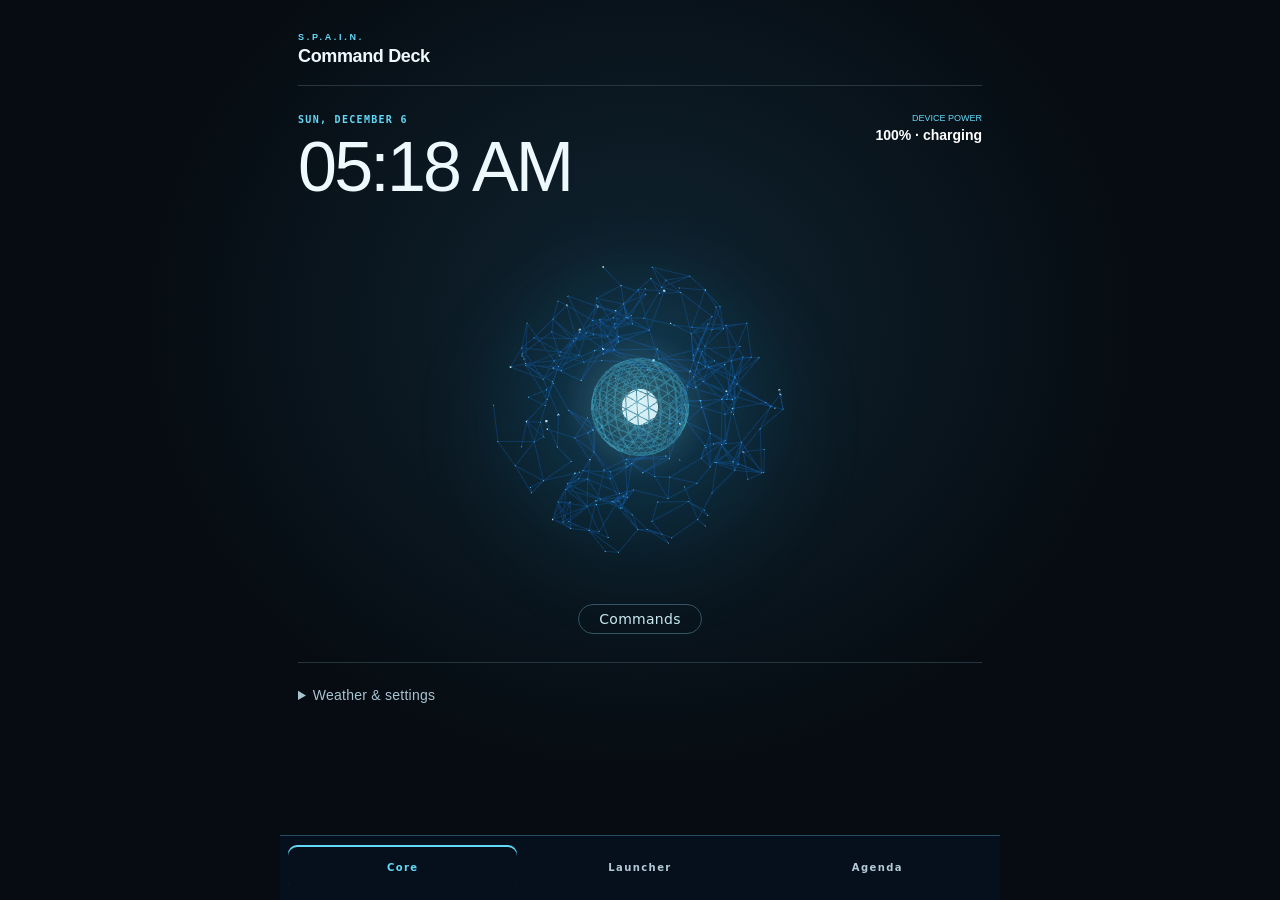
==== spain-command-deck/index.html @ 3d1f3bad "Add files via upload" ====
<!doctype html>
<html lang="en">
<head>
<meta charset="utf-8"><meta name="viewport" content="width=device-width,initial-scale=1,viewport-fit=cover">
<meta name="theme-color" content="#060d16"><meta name="apple-mobile-web-app-capable" content="yes"><meta name="apple-mobile-web-app-status-bar-style" content="black-translucent"><meta name="apple-mobile-web-app-title" content="SPAIN Deck">
<link rel="manifest" href="manifest.webmanifest"><link rel="apple-touch-icon" href="icons/icon-192.png"><title>SPAIN // Command Deck</title>
<style>
:root {--bg:#050a11;--panel:#0c1825;--panel2:#0f2130;--line:#23475b;--ink:#eef8ff;--muted:#7394a7;--accent:#63d9f7;--accent-low:#145979;--warn:#f0b65a;--radius:18px;}
*{box-sizing:border-box}html{background:var(--bg)}body{margin:0;color:var(--ink);background:radial-gradient(ellipse at 48% 23%,#1233499c 0%,#071320 34%,#050a11 75%);font-family:-apple-system,BlinkMacSystemFont,'Segoe UI',sans-serif;min-height:100dvh;letter-spacing:.015em;overflow-x:hidden}
body:before{content:"";position:fixed;inset:0;background:linear-gradient(transparent 49%,#76d6ef05 50%);background-size:100% 5px;pointer-events:none;z-index:4}
button,input{font:inherit}button{cursor:pointer}button:focus-visible,input:focus-visible{outline:2px solid var(--accent);outline-offset:3px}button:active{transform:scale(.97)}
.app{max-width:580px;margin:auto;padding:calc(env(safe-area-inset-top) + 20px) 18px calc(env(safe-area-inset-bottom) + 100px);min-height:100dvh;}
.top{display:flex;align-items:flex-start;justify-content:space-between;gap:8px}.eyebrow{font-size:10px;font-weight:700;letter-spacing:.3em;color:var(--accent)}h1{font-size:21px;margin:8px 0 2px;font-weight:650;letter-spacing:.14em}.sub{font-size:11px;color:var(--muted);letter-spacing:.06em}.top-actions{display:flex;gap:8px}.square{background:var(--panel);border:1px solid var(--line);width:38px;height:38px;border-radius:11px;color:var(--accent);display:grid;place-items:center;font-size:20px}
.telemetry{display:flex;justify-content:space-between;align-items:center;margin-top:22px;padding:12px 14px;border:1px solid #28536b;background:#0b1c29bb;border-radius:13px}.now{font-size:37px;font-weight:300;letter-spacing:-.04em;font-variant-numeric:tabular-nums}.date{font-size:10px;color:var(--muted);letter-spacing:.1em;text-transform:uppercase}.signal{font-size:9px;letter-spacing:.16em;color:var(--accent);text-align:right;line-height:1.9}.led{display:inline-block;width:6px;height:6px;border-radius:50%;background:var(--accent);box-shadow:0 0 10px var(--accent);margin-right:6px}
.core{height:265px;display:grid;place-items:center;position:relative;isolation:isolate}.core:before{content:"";position:absolute;inset:25px 8%;background:radial-gradient(circle,#28b9e91a,transparent 62%);filter:blur(18px);z-index:-1}.core svg{height:245px;width:245px;overflow:visible;filter:drop-shadow(0 0 12px #0dcdfa33)}.turn{transform-origin:50% 50%;animation:spin 35s linear infinite}.reverse{animation-direction:reverse;animation-duration:48s}.pulse{animation:pulse 3s ease-in-out infinite}@keyframes spin{to{transform:rotate(360deg)}}@keyframes pulse{50%{opacity:.55}}@media(prefers-reduced-motion:reduce){.turn,.pulse{animation:none}}
.core-label{position:absolute;bottom:5px;left:0;right:0;text-align:center;font-size:10px;letter-spacing:.3em;color:var(--accent)}
.section-heading{display:flex;justify-content:space-between;align-items:center;margin:23px 0 10px}.section-heading strong{font-size:11px;letter-spacing:.22em}.section-heading span{font-size:10px;color:var(--muted);letter-spacing:.12em}
.actions{display:grid;grid-template-columns:repeat(2,minmax(0,1fr));gap:10px}.tile{background:linear-gradient(145deg,#102536,#0a1621);border:1px solid #2a576a;border-radius:15px;padding:14px 13px;text-align:left;color:var(--ink);display:flex;flex-direction:column;gap:8px;min-height:100px;box-shadow:inset 0 1px 0 #c4effd0b}.tile .glyph{font-size:24px;color:var(--accent);line-height:1}.tile b{font-size:12px;letter-spacing:.15em}.tile small{font-size:10px;color:#88a9ba}
.card{background:linear-gradient(150deg,#102536,#081520);border:1px solid var(--line);border-radius:var(--radius);padding:15px}.brief{display:flex;justify-content:space-between;gap:14px;align-items:center}.brief p{font-size:12px;color:#b9d3e0;line-height:1.5;margin:6px 0 0}.cta{background:#164965;border:1px solid #368db1;color:#bdf2ff;border-radius:12px;padding:10px 13px;white-space:nowrap;font-weight:650;font-size:11px;letter-spacing:.12em}
.tasks{list-style:none;padding:0;margin:0}.tasks li{display:flex;gap:10px;align-items:center;border-bottom:1px solid #1c3a4b;padding:11px 0;min-height:42px}.tasks li:last-child{border-bottom:0}.tasks input[type=checkbox]{accent-color:var(--accent);width:18px;height:18px}.tasks .taskname{flex:1;font-size:13px}.tasks .done{text-decoration:line-through;color:var(--muted)}.remove{background:transparent;border:0;color:#819caf;font-size:20px;padding:0 6px}.task-entry{display:flex;gap:8px;margin-top:13px}.task-entry input,.field input{flex:1;min-width:0;border:1px solid #31536a;background:#07131e;color:#fff;padding:11px;border-radius:10px;outline:none}.task-entry button{background:var(--accent-low);color:#fff;border:1px solid #247ca2;border-radius:10px;padding:0 16px}.empty{color:var(--muted);font-size:12px;padding:10px 0}
.nav{position:fixed;z-index:5;bottom:0;left:50%;transform:translateX(-50%);width:min(580px,100%);background:#06111df0;backdrop-filter:blur(20px);border-top:1px solid #244b62;display:grid;grid-template-columns:repeat(3,1fr);padding:9px 8px calc(env(safe-area-inset-bottom) + 11px);gap:8px}.nav button{border:0;background:transparent;color:#8faabc;padding:6px;border-radius:9px;font-size:10px;letter-spacing:.14em}.nav button.active{color:var(--accent);background:#153649}.nav span{display:block;font-size:22px;margin-bottom:2px}
.overlay{position:fixed;inset:0;z-index:10;background:#02070bc7;display:none;align-items:flex-end;justify-content:center}.overlay.open{display:flex}.sheet{width:min(580px,100%);max-height:85dvh;overflow:auto;background:#0b1926;border:1px solid #3a6276;border-radius:22px 22px 0 0;padding:25px 20px calc(env(safe-area-inset-bottom) + 25px)}.sheet h2{font-size:16px;letter-spacing:.13em;margin:0 0 8px}.sheet p{font-size:12px;color:#8fb0bf;line-height:1.5}.field{display:grid;gap:7px;margin:16px 0}.field label{font-size:10px;color:var(--accent);letter-spacing:.17em}.field input{width:100%}.colors{display:flex;gap:12px;margin:14px 0}.swatch{width:35px;height:35px;border-radius:50%;border:2px solid #ffffff88}.swatch.selected{outline:2px solid white;outline-offset:3px}.rowbtn{display:flex;gap:8px;margin-top:18px}.rowbtn button{flex:1;padding:12px;border-radius:10px;border:1px solid #42748a;background:#16445b;color:#fff}.rowbtn button.ghost{background:transparent}.notice{font-size:11px;color:#e9bd74}.hide{display:none!important}.footer{margin-top:20px;text-align:center;color:#456b81;font-size:9px;letter-spacing:.15em}
</style>
<link rel="stylesheet" href="deck.css?v=6"></head><body>
<main class="app"><header class="top"><div><div class="eyebrow">S.P.A.I.N.</div><h1>Command Deck</h1></div><div class="tag" id="network"></div></header>
<section id="dashboard"><div class="telemetry"><div><div id="date" class="date"></div><div class="now" id="clock"></div></div><div class="signal" id="powerTile" hidden><div>DEVICE POWER</div><strong id="battery"></strong></div></div>
<details id="corePanel"><summary class="core" id="coreBtn" aria-label="Commands"><span id="coreStage"><span id="three-container" aria-hidden="true"></span><svg viewBox="0 0 260 260" role="img" aria-label="Animated concentric reactor rings"><defs><radialGradient id="halo"><stop offset="0" stop-color="#19daf9" stop-opacity=".38"/><stop offset="1" stop-color="#19daf9" stop-opacity="0"/></radialGradient></defs><circle cx="130" cy="130" r="125" fill="url(#halo)"/><circle class="turn" cx="130" cy="130" r="100" fill="none" stroke="#28546a" stroke-width="2" stroke-dasharray="60 11 3 11 10 11"/><circle class="reverse turn" cx="130" cy="130" r="89" fill="none" stroke="var(--accent)" stroke-opacity=".82" stroke-width="3" stroke-dasharray="64 25 3 25"/><circle cx="130" cy="130" r="77" fill="none" stroke="#205269" stroke-width="1"/><circle class="turn" cx="130" cy="130" r="69" fill="none" stroke="var(--accent)" stroke-width="1.5" stroke-opacity=".8" stroke-dasharray="4 8"/><circle cx="130" cy="130" r="56" fill="none" stroke="#2c82a7" stroke-width="2"/><circle cx="130" cy="130" r="45" fill="#092335" stroke="var(--accent)" stroke-width="2"/><circle class="pulse" cx="130" cy="130" r="29" fill="#093952" stroke="#9befff" stroke-width="2"/><path d="M118 109 L148 130 L118 151Z" fill="none" stroke="#b8f4ff" stroke-width="3"/><path d="M130 0V20 M130 240V260 M0 130H20 M240 130H260" stroke="var(--accent)" stroke-width="1.5"/></svg></span><span class="core-label">Commands</span></summary>

<section class="card console" id="console"><button type="button" id="closeConsole">Close commands</button><form id="commandForm"><label for="cmd">Enter a command</label><div class="task-entry"><input id="cmd" placeholder="Open Zoho Mail" maxlength="160" required><button>Run</button></div></form><div class="controls"><button id="mic">Use microphone</button><button id="briefBtn">Brief me</button></div><p class="hint" id="voiceHint"></p><p id="reply" role="status"></p><a id="confirm" hidden></a></section></details><section id="recentArea" hidden><h2>Recently used</h2><div class="tileGrid" id="recents"></div></section>

</section>
<section id="launcher" hidden><header class="launcherHead"><h2>Launcher</h2><button id="manageApps" aria-pressed="false">Organize</button></header><div id="folders" class="folders"></div><div id="folderTools" hidden><button id="newFolder">New folder</button> <button id="renameFolder">Rename folder</button> <button id="removeFolder">Remove folder</button></div><div id="links" class="tileGrid"></div>
<details class="card"><summary id="editorTitle">Add destination</summary><form id="linkForm"><label>Name<input id="linkName" maxlength="60" required></label><label>Folder<select id="linkFolder"></select></label><label>Type<select id="linkType"><option value="app" selected>iPhone app</option><option value="web">Website or universal app link</option><option value="shortcut">Apple Shortcut</option></select></label><label id="appChoice">App<select id="appPreset"><option value="maps">Apple Maps</option><option value="spotify">Spotify</option><option value="shortcuts">Shortcuts</option><option value="other">Other installed app…</option></select></label><label id="targetField"><span id="targetLabel">HTTPS address</span><input id="target" required maxlength="2000"></label><p id="appHelp">For another installed app, open Shortcuts, tap +, add Open App, select the app, and name the shortcut. Enter that exact shortcut name here.</p><button>Save destination</button><button type="button" hidden id="removeApp">Remove app</button><button type="button" id="cancelLink">Cancel</button></form></details></section>
<section id="agenda" hidden><h2>Agenda</h2><div class="up-next"><small>Up next</small><h3 id="next"></h3><p id="nextTime"></p></div><div class="section-heading"><strong>Tasks</strong><span><span id="taskCount"></span></span></div><section class="card"><ul class="tasks" id="tasks"></ul><form class="task-entry" id="taskForm"><input id="taskInput" maxlength="100" placeholder="Add a task…" aria-label="New task" required><button type="submit">ADD</button></form></section><p>Events you add here stay on this device.</p><div id="events"></div><form class="card" id="eventForm"><label>Event name<input id="eventName" required maxlength="100"></label><label>Local date and time<input id="eventWhen" type="datetime-local" required></label><button>Add event</button></form></section>
<footer><details><summary>Weather &amp; settings</summary><h3 id="weather">Location off</h3><p id="forecast">Use approximate coordinates with Open-Meteo for this forecast.</p><button id="weatherBtn">Get weather</button><button hidden id="clearWeather">Clear</button><label>Core accent <select id="accent"><option value="#63d9f7">Ice blue</option><option value="#a993ff">Violet</option><option value="#ffb964">Amber</option></select></label></details><p id="storage" role="status"></p></footer></main>
<nav class="nav" aria-label="Deck views"><button data-go="dashboard">Core</button><button data-go="launcher">Launcher</button><button data-go="agenda">Agenda</button></nav>
<script defer src="deck.js?v=6"></script><script type="module" src="spain3d.js?v=6"></script><script defer src="tasks.js"></script></body></html>
---- spain-command-deck/deck.css ----
[hidden]{display:none!important}
body{background:radial-gradient(ellipse at top,#132f40,transparent 46rem),#050a11;color-scheme:dark}
.app{max-width:720px}.top{align-items:center;padding:12px 0}.tag,small,.core-label,.date{font:600 10px/1.5 ui-monospace,monospace;letter-spacing:.13em;color:var(--accent)}
h1{font-size:clamp(30px,8vw,48px);letter-spacing:-.055em;margin:4px 0}h2{font-size:30px;letter-spacing:-.03em}h3{margin:8px 0;font-size:19px}.now{font-size:clamp(36px,9vw,62px)}.signal strong{font-size:14px;letter-spacing:0;color:white}
.core{background:linear-gradient(#21435244 1px,transparent 1px),linear-gradient(90deg,#21435244 1px,transparent 1px);background-size:28px 28px;margin:14px 0;border-block:1px solid var(--line)}
.core svg{filter:none}#coreBtn{position:absolute;inset:0;margin:auto;width:62%;height:82%;background:transparent;border:0}.core-label{pointer-events:none}
.duo{display:grid;grid-template-columns:repeat(2,minmax(0,1fr));gap:10px}
.card{border-radius:14px}.card p,p{color:#a9c4d1;font-size:14px;line-height:1.5}.card h3,.entry strong{overflow-wrap:anywhere}
button,a#confirm{background:#123449;color:#d1f5ff;border:1px solid #365c70;border-radius:8px;padding:9px 12px;min-height:44px;font:600 14px system-ui;cursor:pointer}
.console,details,footer{margin-top:18px}.controls,.entry{display:flex;align-items:center;gap:8px;flex-wrap:wrap}.controls{margin-top:12px}.hint{font-size:12px}.entry{margin:10px 0}.entry .destination,.entry div{flex:1;min-width:90px;overflow-wrap:anywhere}.destination,#confirm{color:var(--accent);padding:10px 0;display:inline-block}.entry span{display:block;color:#a9c4d1;font-size:13px}
label{display:block;color:#c8d9e4;font-size:14px;margin:12px 0 6px}input,select{display:block;width:100%;max-width:100%;box-sizing:border-box;font:16px system-ui;background:#07131e;border:1px solid #31536a;color:white;padding:11px;border-radius:8px;margin-top:5px}.task-entry input,.tasks input{margin:0}.nav{width:min(720px,100%);grid-template-columns:repeat(3,1fr)}.nav button{color:#b4cbd6}.nav button[aria-current]{color:var(--accent);box-shadow:inset 0 2px var(--accent)}
footer select{width:auto}summary{cursor:pointer;min-height:36px;padding-top:6px}body.paused .turn,body.paused .pulse{animation-play-state:paused}a:focus-visible,summary:focus-visible{outline:2px solid var(--accent)}@media(max-width:359px){.duo{grid-template-columns:1fr}}@media(prefers-reduced-motion:reduce){*{scroll-behavior:auto!important}}

#three-container{position:absolute;inset:0 0 18px;pointer-events:none}#three-container canvas{width:100%;height:100%;display:block}#three-container.ready + svg{visibility:hidden}

body:before{display:none}
body{background:radial-gradient(ellipse at 50% 36%,#102431 0,transparent 55%),#060c12}
.top{border-bottom:1px solid #263740;padding-bottom:14px}
.top h1{font-size:18px;letter-spacing:-.02em}.eyebrow{font-size:9px}
.telemetry{background:transparent;border:0;padding:0;margin:26px 0 0;align-items:flex-start}
.now{font-size:clamp(40px,10vw,70px);line-height:1.15}.signal{letter-spacing:0;line-height:1.45;max-width:45%}
.signal .destination{padding:6px 0;font-size:13px}.core{height:clamp(230px,43svh,420px);background:none;border:0;margin:0}
.core-label{font:500 14px system-ui;letter-spacing:.02em;color:#a9c4d1}
footer{border-top:1px solid #24353e;margin-top:22px}footer summary{font-size:14px;color:#a9c4d1}
.card{background:#0b1721;border-color:#243844}.up-next{border-left:2px solid var(--accent);padding-left:14px}
#closeConsole{float:right;margin:0 0 6px 8px}#commandForm{clear:both}.section-heading strong{letter-spacing:.02em;font-size:16px}

#corePanel{margin:0}#coreBtn.core{position:relative;inset:auto;margin:0;width:100%;height:clamp(250px,48svh,490px);display:grid;padding:0;cursor:pointer;list-style:none;touch-action:manipulation}
#coreBtn::-webkit-details-marker{display:none}#coreStage{position:absolute;inset:0 0 34px;display:grid;place-items:center;pointer-events:none}
#coreStage svg{width:min(76vw,34svh);height:auto}#three-container{inset:0}
#coreBtn .core-label{bottom:6px;justify-self:center;left:auto;right:auto;border:1px solid #345565;border-radius:99px;padding:6px 20px;color:#c8eaf1}
#corePanel[open] .core-label{color:var(--accent)}
.tileGrid{display:grid;grid-template-columns:repeat(auto-fill,minmax(76px,1fr));gap:14px 8px;margin:16px 0 22px}
.appTile{min-width:0;padding:0;background:none;border:0;display:flex;flex-direction:column;align-items:center;gap:7px;text-align:center;color:var(--ink);text-decoration:none;font:500 13px system-ui;overflow-wrap:anywhere}
.appGlyph{width:54px;aspect-ratio:1;display:grid;place-items:center;border-radius:15px;background:linear-gradient(145deg,hsl(var(--hue) 50% 33%),hsl(var(--hue) 47% 17%));border:1px solid #ffffff28;color:white;font:600 20px system-ui}
#recentArea h2{font-size:16px;margin:14px 0 0}.launcherHead{display:flex;align-items:center;justify-content:space-between}.folders{display:flex;gap:6px;flex-wrap:wrap}.folders button{border-radius:24px}.folders [aria-pressed=true]{background:var(--accent);color:#07131e}#folderTools{margin:14px 0}
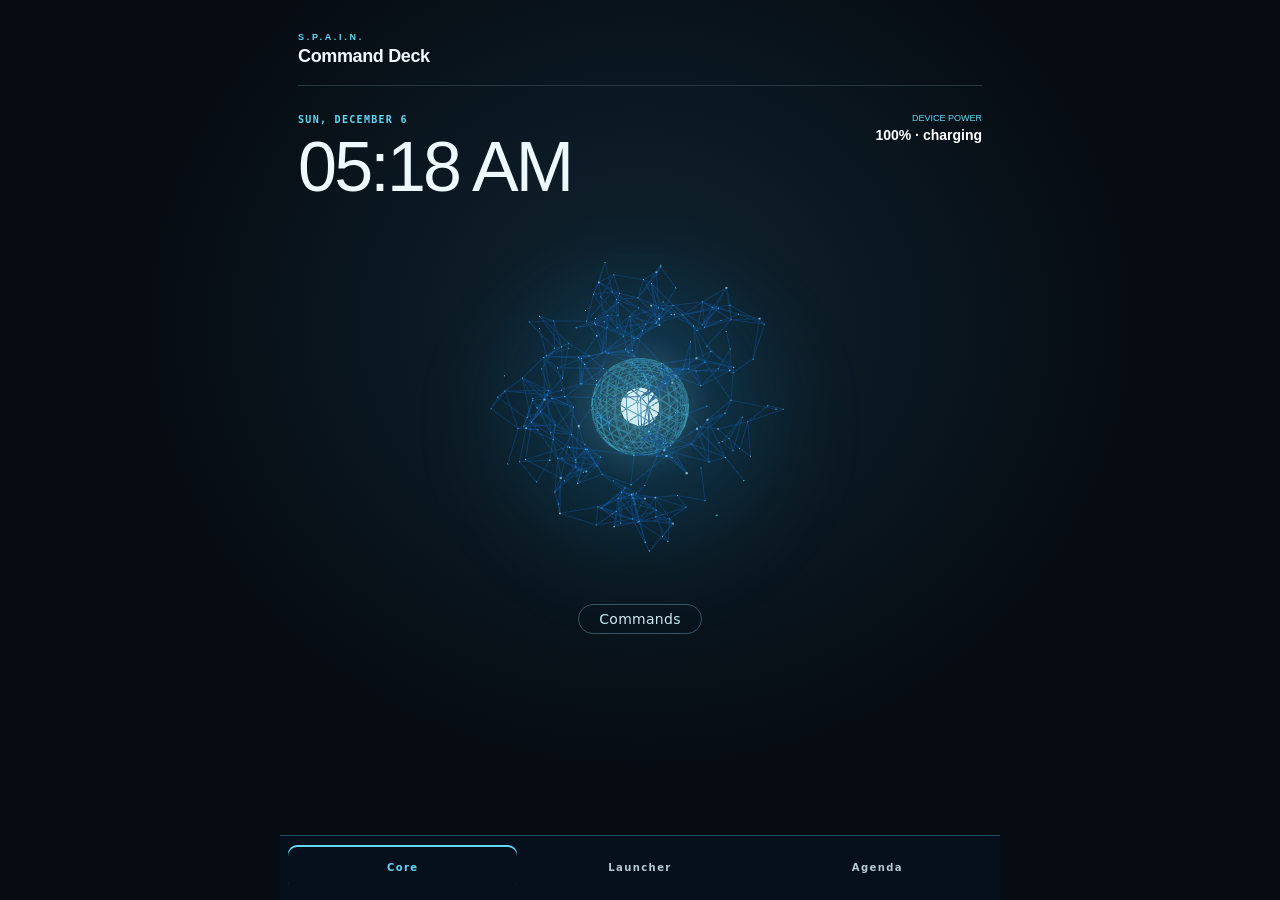
==== commit 00a201ba: "Add files via upload" ====
--- a/spain-command-deck/index.html
+++ b/spain-command-deck/index.html
@@ -21,7 +21,7 @@
 .nav{position:fixed;z-index:5;bottom:0;left:50%;transform:translateX(-50%);width:min(580px,100%);background:#06111df0;backdrop-filter:blur(20px);border-top:1px solid #244b62;display:grid;grid-template-columns:repeat(3,1fr);padding:9px 8px calc(env(safe-area-inset-bottom) + 11px);gap:8px}.nav button{border:0;background:transparent;color:#8faabc;padding:6px;border-radius:9px;font-size:10px;letter-spacing:.14em}.nav button.active{color:var(--accent);background:#153649}.nav span{display:block;font-size:22px;margin-bottom:2px}
 .overlay{position:fixed;inset:0;z-index:10;background:#02070bc7;display:none;align-items:flex-end;justify-content:center}.overlay.open{display:flex}.sheet{width:min(580px,100%);max-height:85dvh;overflow:auto;background:#0b1926;border:1px solid #3a6276;border-radius:22px 22px 0 0;padding:25px 20px calc(env(safe-area-inset-bottom) + 25px)}.sheet h2{font-size:16px;letter-spacing:.13em;margin:0 0 8px}.sheet p{font-size:12px;color:#8fb0bf;line-height:1.5}.field{display:grid;gap:7px;margin:16px 0}.field label{font-size:10px;color:var(--accent);letter-spacing:.17em}.field input{width:100%}.colors{display:flex;gap:12px;margin:14px 0}.swatch{width:35px;height:35px;border-radius:50%;border:2px solid #ffffff88}.swatch.selected{outline:2px solid white;outline-offset:3px}.rowbtn{display:flex;gap:8px;margin-top:18px}.rowbtn button{flex:1;padding:12px;border-radius:10px;border:1px solid #42748a;background:#16445b;color:#fff}.rowbtn button.ghost{background:transparent}.notice{font-size:11px;color:#e9bd74}.hide{display:none!important}.footer{margin-top:20px;text-align:center;color:#456b81;font-size:9px;letter-spacing:.15em}
 </style>
-<link rel="stylesheet" href="deck.css?v=6"></head><body>
+<link rel="stylesheet" href="deck.css?v=7"></head><body>
 <main class="app"><header class="top"><div><div class="eyebrow">S.P.A.I.N.</div><h1>Command Deck</h1></div><div class="tag" id="network"></div></header>
 <section id="dashboard"><div class="telemetry"><div><div id="date" class="date"></div><div class="now" id="clock"></div></div><div class="signal" id="powerTile" hidden><div>DEVICE POWER</div><strong id="battery"></strong></div></div>
 <details id="corePanel"><summary class="core" id="coreBtn" aria-label="Commands"><span id="coreStage"><span id="three-container" aria-hidden="true"></span><svg viewBox="0 0 260 260" role="img" aria-label="Animated concentric reactor rings"><defs><radialGradient id="halo"><stop offset="0" stop-color="#19daf9" stop-opacity=".38"/><stop offset="1" stop-color="#19daf9" stop-opacity="0"/></radialGradient></defs><circle cx="130" cy="130" r="125" fill="url(#halo)"/><circle class="turn" cx="130" cy="130" r="100" fill="none" stroke="#28546a" stroke-width="2" stroke-dasharray="60 11 3 11 10 11"/><circle class="reverse turn" cx="130" cy="130" r="89" fill="none" stroke="var(--accent)" stroke-opacity=".82" stroke-width="3" stroke-dasharray="64 25 3 25"/><circle cx="130" cy="130" r="77" fill="none" stroke="#205269" stroke-width="1"/><circle class="turn" cx="130" cy="130" r="69" fill="none" stroke="var(--accent)" stroke-width="1.5" stroke-opacity=".8" stroke-dasharray="4 8"/><circle cx="130" cy="130" r="56" fill="none" stroke="#2c82a7" stroke-width="2"/><circle cx="130" cy="130" r="45" fill="#092335" stroke="var(--accent)" stroke-width="2"/><circle class="pulse" cx="130" cy="130" r="29" fill="#093952" stroke="#9befff" stroke-width="2"/><path d="M118 109 L148 130 L118 151Z" fill="none" stroke="#b8f4ff" stroke-width="3"/><path d="M130 0V20 M130 240V260 M0 130H20 M240 130H260" stroke="var(--accent)" stroke-width="1.5"/></svg></span><span class="core-label">Commands</span></summary>
@@ -32,6 +32,23 @@
 <section id="launcher" hidden><header class="launcherHead"><h2>Launcher</h2><button id="manageApps" aria-pressed="false">Organize</button></header><div id="folders" class="folders"></div><div id="folderTools" hidden><button id="newFolder">New folder</button> <button id="renameFolder">Rename folder</button> <button id="removeFolder">Remove folder</button></div><div id="links" class="tileGrid"></div>
 <details class="card"><summary id="editorTitle">Add destination</summary><form id="linkForm"><label>Name<input id="linkName" maxlength="60" required></label><label>Folder<select id="linkFolder"></select></label><label>Type<select id="linkType"><option value="app" selected>iPhone app</option><option value="web">Website or universal app link</option><option value="shortcut">Apple Shortcut</option></select></label><label id="appChoice">App<select id="appPreset"><option value="maps">Apple Maps</option><option value="spotify">Spotify</option><option value="shortcuts">Shortcuts</option><option value="other">Other installed app…</option></select></label><label id="targetField"><span id="targetLabel">HTTPS address</span><input id="target" required maxlength="2000"></label><p id="appHelp">For another installed app, open Shortcuts, tap +, add Open App, select the app, and name the shortcut. Enter that exact shortcut name here.</p><button>Save destination</button><button type="button" hidden id="removeApp">Remove app</button><button type="button" id="cancelLink">Cancel</button></form></details></section>
 <section id="agenda" hidden><h2>Agenda</h2><div class="up-next"><small>Up next</small><h3 id="next"></h3><p id="nextTime"></p></div><div class="section-heading"><strong>Tasks</strong><span><span id="taskCount"></span></span></div><section class="card"><ul class="tasks" id="tasks"></ul><form class="task-entry" id="taskForm"><input id="taskInput" maxlength="100" placeholder="Add a task…" aria-label="New task" required><button type="submit">ADD</button></form></section><p>Events you add here stay on this device.</p><div id="events"></div><form class="card" id="eventForm"><label>Event name<input id="eventName" required maxlength="100"></label><label>Local date and time<input id="eventWhen" type="datetime-local" required></label><button>Add event</button></form></section>
-<footer><details><summary>Weather &amp; settings</summary><h3 id="weather">Location off</h3><p id="forecast">Use approximate coordinates with Open-Meteo for this forecast.</p><button id="weatherBtn">Get weather</button><button hidden id="clearWeather">Clear</button><label>Core accent <select id="accent"><option value="#63d9f7">Ice blue</option><option value="#a993ff">Violet</option><option value="#ffb964">Amber</option></select></label></details><p id="storage" role="status"></p></footer></main>
+<section id="settings" hidden><h2>SPAIN Settings</h2>
+<section class="card"><h3>Appearance</h3><label>Core accent <select id="accent"><option value="#63d9f7">Ice blue</option><option value="#a993ff">Violet</option><option value="#ffb964">Amber</option></select></label>
+<label>Core size<select id="coreSize"><option value="normal">Standard</option><option value="large">Large</option></select></label>
+<label>Motion<select id="motion"><option value="system">Follow device setting</option><option value="reduced">Reduced</option></select></label>
+<label>Recent apps<select id="recentCount"><option value="0">Hidden</option><option value="4">4 apps</option><option value="8">8 apps</option></select></label></section>
+<section class="card"><h3>Voice</h3><label>Your name<input id="ownerName" maxlength="40" placeholder="Justin"></label><label>Voice<select id="voiceChoice"><option value="">Device default</option></select></label><label>Speech speed<input id="speechRate" type="range" min="0.6" max="1.3" step="0.05"></label><button id="testVoice">Test voice</button></section>
+<section class="card"><h3>Battery</h3><p id="powerStatus" role="status"></p><div id="powerActions"></div>
+<details><summary>Automatic check when opening SPAIN</summary><p>On iPhone, use a Shortcut with these three actions. The percentage refreshes each time you launch through that shortcut.</p><ol><li>Get Battery Status → Battery Level.</li><li>URL with the address below, followed by the Battery Level variable.</li><li>Open URLs. Add this shortcut to your Home Screen.</li></ol><input readonly id="batteryLaunchUrl" aria-label="Battery launch URL"><p>iPhone Safari supplies battery readings through Shortcuts. A reading is a snapshot. The dashboard shows its age. Continuous live readings appear on browsers with battery access.</p></details></section>
+<section class="card"><h3>Weather</h3><h3 id="weather">Location off</h3><p id="forecast">Use approximate coordinates with Open-Meteo for this forecast.</p><button id="weatherBtn">Get weather</button><button hidden id="clearWeather">Clear</button></section>
+<section class="card"><h3>Launcher</h3><button data-go="launcher">Manage apps and folders</button><p>Apps, folders, tasks, and events save on this browser.</p></section>
+<p id="storage" role="status"></p></section>
+<section id="alarms" hidden><h2>JARVIS Alarm</h2><p id="alarmStatus" role="status">Arm audio each time you open the deck. Keep the deck visible and your screen awake for scheduled alarms.</p>
+<section class="card"><button id="armAlarms">Arm sound</button> <button id="testAlarm">Preview alarm</button>
+<form id="alarmForm"><label>Time<input type="time" id="alarmTime" required></label><label>Label<input id="alarmLabel" maxlength="60" placeholder="Morning briefing"></label><label>Repeat<select id="alarmRepeat"><option value="daily">Every day</option><option value="once">Next occurrence only</option></select></label><button>Save alarm</button></form></section><div id="alarmList"></div>
+<details class="card"><summary>Wake up with your iPhone locked</summary><p>Set a Clock alarm for your wake-up time. In Shortcuts → Automation → Alarm → Is Stopped, select that alarm and choose Run Immediately. Add Text with your greeting, then Speak Text. You can also run your Open SPAIN shortcut afterward to update battery and open the deck.</p><p>The web alarm runs while the deck is visible. Clock and Shortcuts handle waking with the screen locked. The deck briefing uses the tasks and events saved here.</p></details></section>
+</main>
+<section id="ringing" hidden role="dialog" aria-modal="true" aria-label="SPAIN alarm"><div class="card"><h2 id="ringTitle">SPAIN alarm</h2><p id="alarmBriefing"></p><button id="dismissAlarm">Dismiss</button> <button id="snoozeAlarm">Snooze 5 minutes</button></div></section>
+
 <nav class="nav" aria-label="Deck views"><button data-go="dashboard">Core</button><button data-go="launcher">Launcher</button><button data-go="agenda">Agenda</button></nav>
-<script defer src="deck.js?v=6"></script><script type="module" src="spain3d.js?v=6"></script><script defer src="tasks.js"></script></body></html>+<script defer src="deck.js?v=7"></script><script type="module" src="spain3d.js?v=7"></script><script defer src="tasks.js"></script><script defer src="settings.js?v=7"></script></body></html>
--- a/spain-command-deck/deck.css
+++ b/spain-command-deck/deck.css
@@ -34,3 +34,11 @@
 .appTile{min-width:0;padding:0;background:none;border:0;display:flex;flex-direction:column;align-items:center;gap:7px;text-align:center;color:var(--ink);text-decoration:none;font:500 13px system-ui;overflow-wrap:anywhere}
 .appGlyph{width:54px;aspect-ratio:1;display:grid;place-items:center;border-radius:15px;background:linear-gradient(145deg,hsl(var(--hue) 50% 33%),hsl(var(--hue) 47% 17%));border:1px solid #ffffff28;color:white;font:600 20px system-ui}
 #recentArea h2{font-size:16px;margin:14px 0 0}.launcherHead{display:flex;align-items:center;justify-content:space-between}.folders{display:flex;gap:6px;flex-wrap:wrap}.folders button{border-radius:24px}.folders [aria-pressed=true]{background:var(--accent);color:#07131e}#folderTools{margin:14px 0}
+#settings>.card,#alarms>.card{margin:16px 0}
+#settings h3{font-size:17px}
+#ringing{position:fixed;inset:0;z-index:30;background:#040b13f7;display:grid;place-items:center;padding:24px}
+#ringing>.card{width:min(100%,480px)}
+#ringing p{font-size:17px;line-height:1.7}
+#powerChecked{font-size:10px;color:#92acb9}
+.reduced .turn,.reduced .pulse{animation:none}
+:root[data-core-size=large] #coreBtn.core{height:clamp(290px,57svh,560px)}
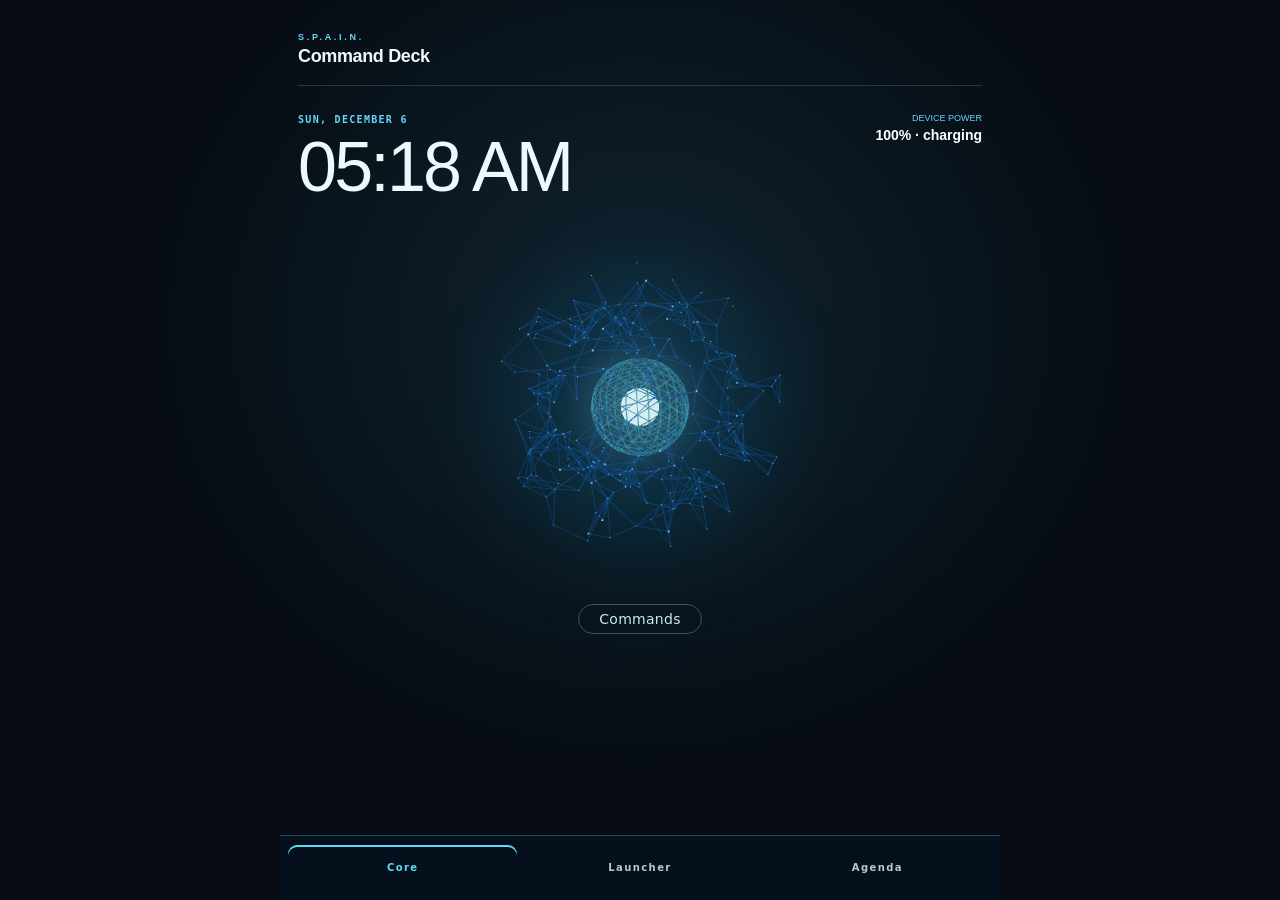
==== commit d6fde534: "Add files via upload" ====
--- a/spain-command-deck/index.html
+++ b/spain-command-deck/index.html
@@ -21,12 +21,12 @@
 .nav{position:fixed;z-index:5;bottom:0;left:50%;transform:translateX(-50%);width:min(580px,100%);background:#06111df0;backdrop-filter:blur(20px);border-top:1px solid #244b62;display:grid;grid-template-columns:repeat(3,1fr);padding:9px 8px calc(env(safe-area-inset-bottom) + 11px);gap:8px}.nav button{border:0;background:transparent;color:#8faabc;padding:6px;border-radius:9px;font-size:10px;letter-spacing:.14em}.nav button.active{color:var(--accent);background:#153649}.nav span{display:block;font-size:22px;margin-bottom:2px}
 .overlay{position:fixed;inset:0;z-index:10;background:#02070bc7;display:none;align-items:flex-end;justify-content:center}.overlay.open{display:flex}.sheet{width:min(580px,100%);max-height:85dvh;overflow:auto;background:#0b1926;border:1px solid #3a6276;border-radius:22px 22px 0 0;padding:25px 20px calc(env(safe-area-inset-bottom) + 25px)}.sheet h2{font-size:16px;letter-spacing:.13em;margin:0 0 8px}.sheet p{font-size:12px;color:#8fb0bf;line-height:1.5}.field{display:grid;gap:7px;margin:16px 0}.field label{font-size:10px;color:var(--accent);letter-spacing:.17em}.field input{width:100%}.colors{display:flex;gap:12px;margin:14px 0}.swatch{width:35px;height:35px;border-radius:50%;border:2px solid #ffffff88}.swatch.selected{outline:2px solid white;outline-offset:3px}.rowbtn{display:flex;gap:8px;margin-top:18px}.rowbtn button{flex:1;padding:12px;border-radius:10px;border:1px solid #42748a;background:#16445b;color:#fff}.rowbtn button.ghost{background:transparent}.notice{font-size:11px;color:#e9bd74}.hide{display:none!important}.footer{margin-top:20px;text-align:center;color:#456b81;font-size:9px;letter-spacing:.15em}
 </style>
-<link rel="stylesheet" href="deck.css?v=7"></head><body>
+<link rel="stylesheet" href="deck.css?v=8"></head><body>
 <main class="app"><header class="top"><div><div class="eyebrow">S.P.A.I.N.</div><h1>Command Deck</h1></div><div class="tag" id="network"></div></header>
-<section id="dashboard"><div class="telemetry"><div><div id="date" class="date"></div><div class="now" id="clock"></div></div><div class="signal" id="powerTile" hidden><div>DEVICE POWER</div><strong id="battery"></strong></div></div>
+<section id="dashboard"><p id="homeWeather" hidden></p><div class="telemetry"><div><div id="date" class="date"></div><div class="now" id="clock"></div></div><div class="signal" id="powerTile" hidden><div>DEVICE POWER</div><strong id="battery">Awaiting reading</strong></div></div>
 <details id="corePanel"><summary class="core" id="coreBtn" aria-label="Commands"><span id="coreStage"><span id="three-container" aria-hidden="true"></span><svg viewBox="0 0 260 260" role="img" aria-label="Animated concentric reactor rings"><defs><radialGradient id="halo"><stop offset="0" stop-color="#19daf9" stop-opacity=".38"/><stop offset="1" stop-color="#19daf9" stop-opacity="0"/></radialGradient></defs><circle cx="130" cy="130" r="125" fill="url(#halo)"/><circle class="turn" cx="130" cy="130" r="100" fill="none" stroke="#28546a" stroke-width="2" stroke-dasharray="60 11 3 11 10 11"/><circle class="reverse turn" cx="130" cy="130" r="89" fill="none" stroke="var(--accent)" stroke-opacity=".82" stroke-width="3" stroke-dasharray="64 25 3 25"/><circle cx="130" cy="130" r="77" fill="none" stroke="#205269" stroke-width="1"/><circle class="turn" cx="130" cy="130" r="69" fill="none" stroke="var(--accent)" stroke-width="1.5" stroke-opacity=".8" stroke-dasharray="4 8"/><circle cx="130" cy="130" r="56" fill="none" stroke="#2c82a7" stroke-width="2"/><circle cx="130" cy="130" r="45" fill="#092335" stroke="var(--accent)" stroke-width="2"/><circle class="pulse" cx="130" cy="130" r="29" fill="#093952" stroke="#9befff" stroke-width="2"/><path d="M118 109 L148 130 L118 151Z" fill="none" stroke="#b8f4ff" stroke-width="3"/><path d="M130 0V20 M130 240V260 M0 130H20 M240 130H260" stroke="var(--accent)" stroke-width="1.5"/></svg></span><span class="core-label">Commands</span></summary>
 
-<section class="card console" id="console"><button type="button" id="closeConsole">Close commands</button><form id="commandForm"><label for="cmd">Enter a command</label><div class="task-entry"><input id="cmd" placeholder="Open Zoho Mail" maxlength="160" required><button>Run</button></div></form><div class="controls"><button id="mic">Use microphone</button><button id="briefBtn">Brief me</button></div><p class="hint" id="voiceHint"></p><p id="reply" role="status"></p><a id="confirm" hidden></a></section></details><section id="recentArea" hidden><h2>Recently used</h2><div class="tileGrid" id="recents"></div></section>
+<section class="card console" id="console"><button type="button" id="closeConsole">Close commands</button><form id="commandForm"><label for="cmd">Enter a command</label><div class="task-entry"><input id="cmd" placeholder="Open Zoho Mail" maxlength="160" required><button>Run</button></div></form><div class="controls"><button id="mic">Use microphone</button><button id="briefBtn">Brief me</button></div><p class="hint" id="voiceHint"></p><p id="reply" role="status"></p><a id="confirm" hidden></a></section></details><section id="recentArea" hidden><h2>Quick access</h2><div class="tileGrid" id="recents"></div></section>
 
 </section>
 <section id="launcher" hidden><header class="launcherHead"><h2>Launcher</h2><button id="manageApps" aria-pressed="false">Organize</button></header><div id="folders" class="folders"></div><div id="folderTools" hidden><button id="newFolder">New folder</button> <button id="renameFolder">Rename folder</button> <button id="removeFolder">Remove folder</button></div><div id="links" class="tileGrid"></div>
@@ -36,19 +36,19 @@
 <section class="card"><h3>Appearance</h3><label>Core accent <select id="accent"><option value="#63d9f7">Ice blue</option><option value="#a993ff">Violet</option><option value="#ffb964">Amber</option></select></label>
 <label>Core size<select id="coreSize"><option value="normal">Standard</option><option value="large">Large</option></select></label>
 <label>Motion<select id="motion"><option value="system">Follow device setting</option><option value="reduced">Reduced</option></select></label>
-<label>Recent apps<select id="recentCount"><option value="0">Hidden</option><option value="4">4 apps</option><option value="8">8 apps</option></select></label></section>
-<section class="card"><h3>Voice</h3><label>Your name<input id="ownerName" maxlength="40" placeholder="Justin"></label><label>Voice<select id="voiceChoice"><option value="">Device default</option></select></label><label>Speech speed<input id="speechRate" type="range" min="0.6" max="1.3" step="0.05"></label><button id="testVoice">Test voice</button></section>
+<label>Quick access limit<select id="recentCount"><option value="0">Hidden</option><option value="4">4 apps</option><option value="8">8 apps</option></select></label><div id="pinChoices"></div></section>
+<section class="card"><h3>Voice</h3><label>Your name<input id="ownerName" maxlength="40" placeholder="Justin"></label><label>SPAIN Kokoro voice service (optional HTTPS /speak URL)<input id="kokoroUrl" type="url"></label><p>When enabled, spoken text, including tasks and any spoken glucose reading, goes to this voice service. Use your own SPAIN server.</p><p id="voiceStatus" role="status"></p><label>Fallback voice<select id="voiceChoice"><option value="">Device default</option></select></label><label>Speech speed<input id="speechRate" type="range" min="0.6" max="1.3" step="0.05"></label><button id="testVoice">Test voice</button></section>
 <section class="card"><h3>Battery</h3><p id="powerStatus" role="status"></p><div id="powerActions"></div>
 <details><summary>Automatic check when opening SPAIN</summary><p>On iPhone, use a Shortcut with these three actions. The percentage refreshes each time you launch through that shortcut.</p><ol><li>Get Battery Status → Battery Level.</li><li>URL with the address below, followed by the Battery Level variable.</li><li>Open URLs. Add this shortcut to your Home Screen.</li></ol><input readonly id="batteryLaunchUrl" aria-label="Battery launch URL"><p>iPhone Safari supplies battery readings through Shortcuts. A reading is a snapshot. The dashboard shows its age. Continuous live readings appear on browsers with battery access.</p></details></section>
-<section class="card"><h3>Weather</h3><h3 id="weather">Location off</h3><p id="forecast">Use approximate coordinates with Open-Meteo for this forecast.</p><button id="weatherBtn">Get weather</button><button hidden id="clearWeather">Clear</button></section>
-<section class="card"><h3>Launcher</h3><button data-go="launcher">Manage apps and folders</button><p>Apps, folders, tasks, and events save on this browser.</p></section>
+<section class="card"><h3>Weather</h3><h3 id="weather">Location off</h3><p id="forecast">Use approximate coordinates with Open-Meteo for this forecast.</p><label>City or ZIP<input id="cityName"></label><button id="citySearch">Find city</button><div id="cityResults"></div><button id="weatherBtn">Get weather</button><button hidden id="clearWeather">Clear</button></section>
+<section class="card"><h3>Morning glucose</h3><label>Nightscout HTTPS address<input id="nsUrl" type="url"></label><label>Read-only token (optional, this session)<input id="nsToken" type="password" autocomplete="off"></label><button id="nsCheck">Check reading</button><p id="nsState" role="status"></p></section><section class="card"><h3>Launcher</h3><button data-go="launcher">Manage apps and folders</button><p>Apps, folders, tasks, and events save on this browser.</p></section>
 <p id="storage" role="status"></p></section>
 <section id="alarms" hidden><h2>JARVIS Alarm</h2><p id="alarmStatus" role="status">Arm audio each time you open the deck. Keep the deck visible and your screen awake for scheduled alarms.</p>
-<section class="card"><button id="armAlarms">Arm sound</button> <button id="testAlarm">Preview alarm</button>
+<section class="card"><label>Alarm sound<select id="alarmSound"><option value="beacon">Beacon · alternating tones</option><option value="rise">Reveille · rising notes</option><option value="soft">Original chime</option></select></label><p>Repeats until dismissed or snoozed while the deck is awake.</p><button id="armAlarms">Arm sound</button> <button id="testAlarm">Preview alarm</button>
 <form id="alarmForm"><label>Time<input type="time" id="alarmTime" required></label><label>Label<input id="alarmLabel" maxlength="60" placeholder="Morning briefing"></label><label>Repeat<select id="alarmRepeat"><option value="daily">Every day</option><option value="once">Next occurrence only</option></select></label><button>Save alarm</button></form></section><div id="alarmList"></div>
 <details class="card"><summary>Wake up with your iPhone locked</summary><p>Set a Clock alarm for your wake-up time. In Shortcuts → Automation → Alarm → Is Stopped, select that alarm and choose Run Immediately. Add Text with your greeting, then Speak Text. You can also run your Open SPAIN shortcut afterward to update battery and open the deck.</p><p>The web alarm runs while the deck is visible. Clock and Shortcuts handle waking with the screen locked. The deck briefing uses the tasks and events saved here.</p></details></section>
 </main>
 <section id="ringing" hidden role="dialog" aria-modal="true" aria-label="SPAIN alarm"><div class="card"><h2 id="ringTitle">SPAIN alarm</h2><p id="alarmBriefing"></p><button id="dismissAlarm">Dismiss</button> <button id="snoozeAlarm">Snooze 5 minutes</button></div></section>
 
 <nav class="nav" aria-label="Deck views"><button data-go="dashboard">Core</button><button data-go="launcher">Launcher</button><button data-go="agenda">Agenda</button></nav>
-<script defer src="deck.js?v=7"></script><script type="module" src="spain3d.js?v=7"></script><script defer src="tasks.js"></script><script defer src="settings.js?v=7"></script></body></html>+<script defer src="deck.js?v=8"></script><script type="module" src="spain3d.js?v=8"></script><script defer src="tasks.js"></script><script defer src="settings.js?v=8"></script></body></html>
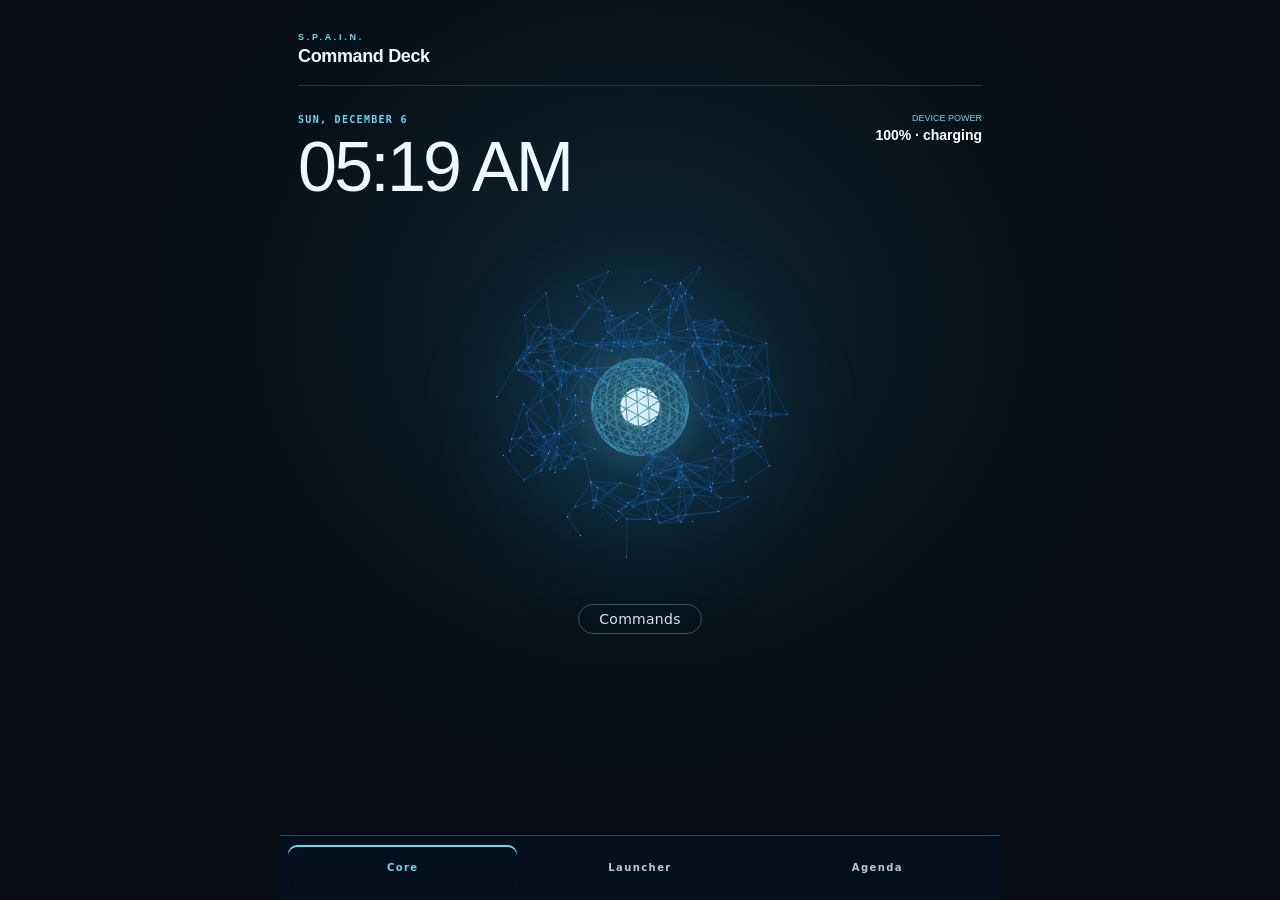
==== commit 0b9be40e: "Add files via upload" ====
--- a/spain-command-deck/index.html
+++ b/spain-command-deck/index.html
@@ -21,18 +21,18 @@
 .nav{position:fixed;z-index:5;bottom:0;left:50%;transform:translateX(-50%);width:min(580px,100%);background:#06111df0;backdrop-filter:blur(20px);border-top:1px solid #244b62;display:grid;grid-template-columns:repeat(3,1fr);padding:9px 8px calc(env(safe-area-inset-bottom) + 11px);gap:8px}.nav button{border:0;background:transparent;color:#8faabc;padding:6px;border-radius:9px;font-size:10px;letter-spacing:.14em}.nav button.active{color:var(--accent);background:#153649}.nav span{display:block;font-size:22px;margin-bottom:2px}
 .overlay{position:fixed;inset:0;z-index:10;background:#02070bc7;display:none;align-items:flex-end;justify-content:center}.overlay.open{display:flex}.sheet{width:min(580px,100%);max-height:85dvh;overflow:auto;background:#0b1926;border:1px solid #3a6276;border-radius:22px 22px 0 0;padding:25px 20px calc(env(safe-area-inset-bottom) + 25px)}.sheet h2{font-size:16px;letter-spacing:.13em;margin:0 0 8px}.sheet p{font-size:12px;color:#8fb0bf;line-height:1.5}.field{display:grid;gap:7px;margin:16px 0}.field label{font-size:10px;color:var(--accent);letter-spacing:.17em}.field input{width:100%}.colors{display:flex;gap:12px;margin:14px 0}.swatch{width:35px;height:35px;border-radius:50%;border:2px solid #ffffff88}.swatch.selected{outline:2px solid white;outline-offset:3px}.rowbtn{display:flex;gap:8px;margin-top:18px}.rowbtn button{flex:1;padding:12px;border-radius:10px;border:1px solid #42748a;background:#16445b;color:#fff}.rowbtn button.ghost{background:transparent}.notice{font-size:11px;color:#e9bd74}.hide{display:none!important}.footer{margin-top:20px;text-align:center;color:#456b81;font-size:9px;letter-spacing:.15em}
 </style>
-<link rel="stylesheet" href="deck.css?v=8"></head><body>
+<link rel="stylesheet" href="deck.css?v=9"></head><body>
 <main class="app"><header class="top"><div><div class="eyebrow">S.P.A.I.N.</div><h1>Command Deck</h1></div><div class="tag" id="network"></div></header>
 <section id="dashboard"><p id="homeWeather" hidden></p><div class="telemetry"><div><div id="date" class="date"></div><div class="now" id="clock"></div></div><div class="signal" id="powerTile" hidden><div>DEVICE POWER</div><strong id="battery">Awaiting reading</strong></div></div>
 <details id="corePanel"><summary class="core" id="coreBtn" aria-label="Commands"><span id="coreStage"><span id="three-container" aria-hidden="true"></span><svg viewBox="0 0 260 260" role="img" aria-label="Animated concentric reactor rings"><defs><radialGradient id="halo"><stop offset="0" stop-color="#19daf9" stop-opacity=".38"/><stop offset="1" stop-color="#19daf9" stop-opacity="0"/></radialGradient></defs><circle cx="130" cy="130" r="125" fill="url(#halo)"/><circle class="turn" cx="130" cy="130" r="100" fill="none" stroke="#28546a" stroke-width="2" stroke-dasharray="60 11 3 11 10 11"/><circle class="reverse turn" cx="130" cy="130" r="89" fill="none" stroke="var(--accent)" stroke-opacity=".82" stroke-width="3" stroke-dasharray="64 25 3 25"/><circle cx="130" cy="130" r="77" fill="none" stroke="#205269" stroke-width="1"/><circle class="turn" cx="130" cy="130" r="69" fill="none" stroke="var(--accent)" stroke-width="1.5" stroke-opacity=".8" stroke-dasharray="4 8"/><circle cx="130" cy="130" r="56" fill="none" stroke="#2c82a7" stroke-width="2"/><circle cx="130" cy="130" r="45" fill="#092335" stroke="var(--accent)" stroke-width="2"/><circle class="pulse" cx="130" cy="130" r="29" fill="#093952" stroke="#9befff" stroke-width="2"/><path d="M118 109 L148 130 L118 151Z" fill="none" stroke="#b8f4ff" stroke-width="3"/><path d="M130 0V20 M130 240V260 M0 130H20 M240 130H260" stroke="var(--accent)" stroke-width="1.5"/></svg></span><span class="core-label">Commands</span></summary>
 
-<section class="card console" id="console"><button type="button" id="closeConsole">Close commands</button><form id="commandForm"><label for="cmd">Enter a command</label><div class="task-entry"><input id="cmd" placeholder="Open Zoho Mail" maxlength="160" required><button>Run</button></div></form><div class="controls"><button id="mic">Use microphone</button><button id="briefBtn">Brief me</button></div><p class="hint" id="voiceHint"></p><p id="reply" role="status"></p><a id="confirm" hidden></a></section></details><section id="recentArea" hidden><h2>Quick access</h2><div class="tileGrid" id="recents"></div></section>
+<section class="card console" id="console"><button type="button" id="closeConsole">Close commands</button><form id="commandForm"><label for="cmd">Enter a command</label><div class="task-entry"><input id="cmd" placeholder="Ask SPAIN or enter a command" maxlength="2000" required><button>Run</button></div></form><div class="controls"><button id="mic">Use microphone</button><button id="briefBtn">Brief me</button></div><p class="hint" id="voiceHint"></p><p id="reply" role="status"></p><a id="confirm" hidden></a></section></details><section id="recentArea" hidden><h2>Quick access</h2><div class="tileGrid" id="recents"></div></section>
 
 </section>
 <section id="launcher" hidden><header class="launcherHead"><h2>Launcher</h2><button id="manageApps" aria-pressed="false">Organize</button></header><div id="folders" class="folders"></div><div id="folderTools" hidden><button id="newFolder">New folder</button> <button id="renameFolder">Rename folder</button> <button id="removeFolder">Remove folder</button></div><div id="links" class="tileGrid"></div>
 <details class="card"><summary id="editorTitle">Add destination</summary><form id="linkForm"><label>Name<input id="linkName" maxlength="60" required></label><label>Folder<select id="linkFolder"></select></label><label>Type<select id="linkType"><option value="app" selected>iPhone app</option><option value="web">Website or universal app link</option><option value="shortcut">Apple Shortcut</option></select></label><label id="appChoice">App<select id="appPreset"><option value="maps">Apple Maps</option><option value="spotify">Spotify</option><option value="shortcuts">Shortcuts</option><option value="other">Other installed app…</option></select></label><label id="targetField"><span id="targetLabel">HTTPS address</span><input id="target" required maxlength="2000"></label><p id="appHelp">For another installed app, open Shortcuts, tap +, add Open App, select the app, and name the shortcut. Enter that exact shortcut name here.</p><button>Save destination</button><button type="button" hidden id="removeApp">Remove app</button><button type="button" id="cancelLink">Cancel</button></form></details></section>
 <section id="agenda" hidden><h2>Agenda</h2><div class="up-next"><small>Up next</small><h3 id="next"></h3><p id="nextTime"></p></div><div class="section-heading"><strong>Tasks</strong><span><span id="taskCount"></span></span></div><section class="card"><ul class="tasks" id="tasks"></ul><form class="task-entry" id="taskForm"><input id="taskInput" maxlength="100" placeholder="Add a task…" aria-label="New task" required><button type="submit">ADD</button></form></section><p>Events you add here stay on this device.</p><div id="events"></div><form class="card" id="eventForm"><label>Event name<input id="eventName" required maxlength="100"></label><label>Local date and time<input id="eventWhen" type="datetime-local" required></label><button>Add event</button></form></section>
-<section id="settings" hidden><h2>SPAIN Settings</h2>
+<section id="settings" hidden><h2>SPAIN Settings</h2><section class="card"><h3>SPAIN assistant</h3><label>Private HTTPS chat endpoint<input type="url" id="assistantUrl" placeholder="https://…/api/chat"></label><p>When connected, questions from the core are sent to your SPAIN laptop. Launcher and agenda commands run on this device.</p></section>
 <section class="card"><h3>Appearance</h3><label>Core accent <select id="accent"><option value="#63d9f7">Ice blue</option><option value="#a993ff">Violet</option><option value="#ffb964">Amber</option></select></label>
 <label>Core size<select id="coreSize"><option value="normal">Standard</option><option value="large">Large</option></select></label>
 <label>Motion<select id="motion"><option value="system">Follow device setting</option><option value="reduced">Reduced</option></select></label>
@@ -51,4 +51,4 @@
 <section id="ringing" hidden role="dialog" aria-modal="true" aria-label="SPAIN alarm"><div class="card"><h2 id="ringTitle">SPAIN alarm</h2><p id="alarmBriefing"></p><button id="dismissAlarm">Dismiss</button> <button id="snoozeAlarm">Snooze 5 minutes</button></div></section>
 
 <nav class="nav" aria-label="Deck views"><button data-go="dashboard">Core</button><button data-go="launcher">Launcher</button><button data-go="agenda">Agenda</button></nav>
-<script defer src="deck.js?v=8"></script><script type="module" src="spain3d.js?v=8"></script><script defer src="tasks.js"></script><script defer src="settings.js?v=8"></script></body></html>+<script defer src="deck.js?v=9"></script><script type="module" src="spain3d.js?v=9"></script><script defer src="tasks.js"></script><script defer src="settings.js?v=9"></script></body></html>
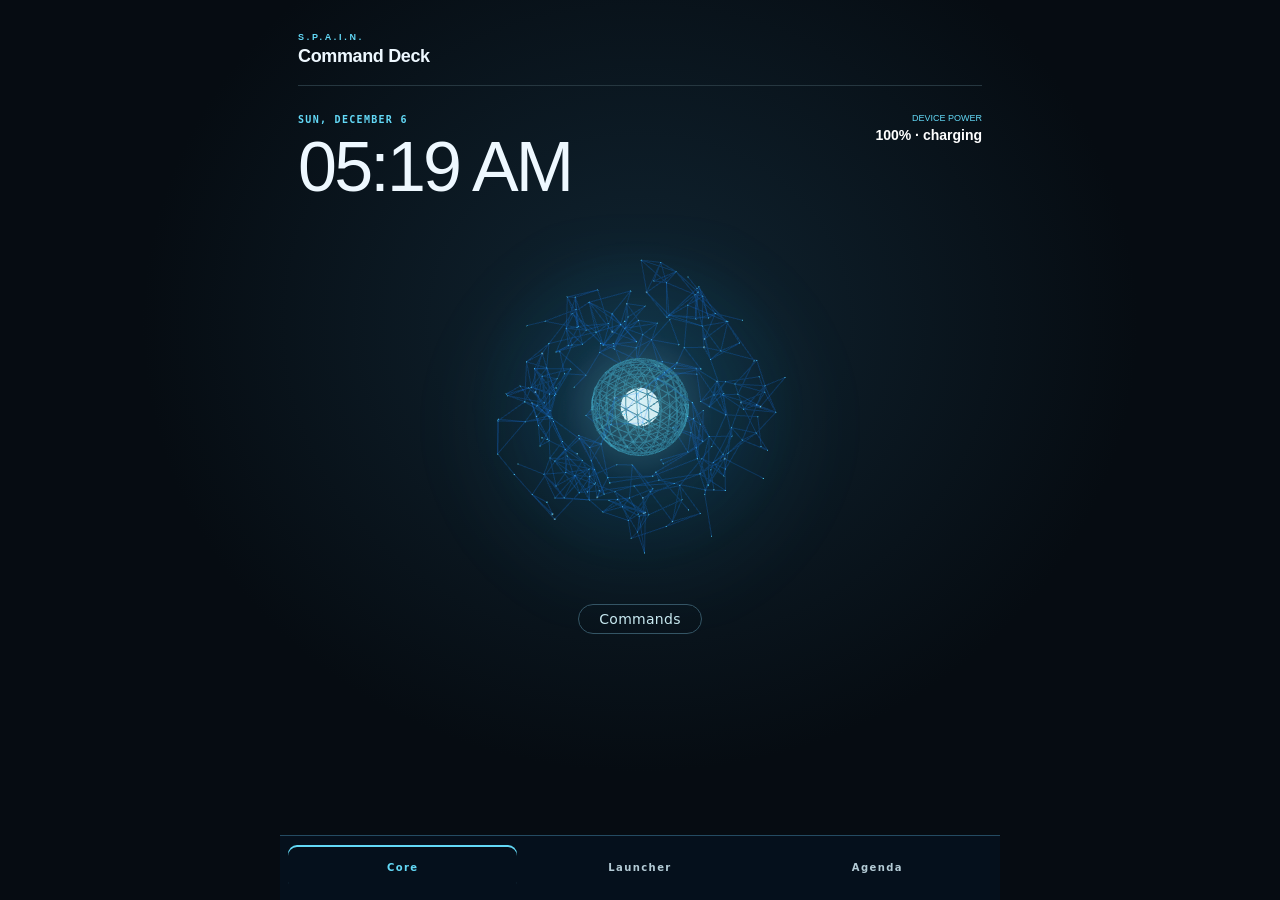
==== commit c3936ce1: "Add files via upload" ====
--- a/spain-command-deck/index.html
+++ b/spain-command-deck/index.html
@@ -51,4 +51,4 @@
 <section id="ringing" hidden role="dialog" aria-modal="true" aria-label="SPAIN alarm"><div class="card"><h2 id="ringTitle">SPAIN alarm</h2><p id="alarmBriefing"></p><button id="dismissAlarm">Dismiss</button> <button id="snoozeAlarm">Snooze 5 minutes</button></div></section>
 
 <nav class="nav" aria-label="Deck views"><button data-go="dashboard">Core</button><button data-go="launcher">Launcher</button><button data-go="agenda">Agenda</button></nav>
-<script defer src="deck.js?v=9"></script><script type="module" src="spain3d.js?v=9"></script><script defer src="tasks.js"></script><script defer src="settings.js?v=9"></script></body></html>+<script defer src="deck.js?v=9"></script><script type="module" src="spain3d.js?v=9"></script><script defer src="tasks.js"></script><script defer src="settings.js?v=10"></script></body></html>
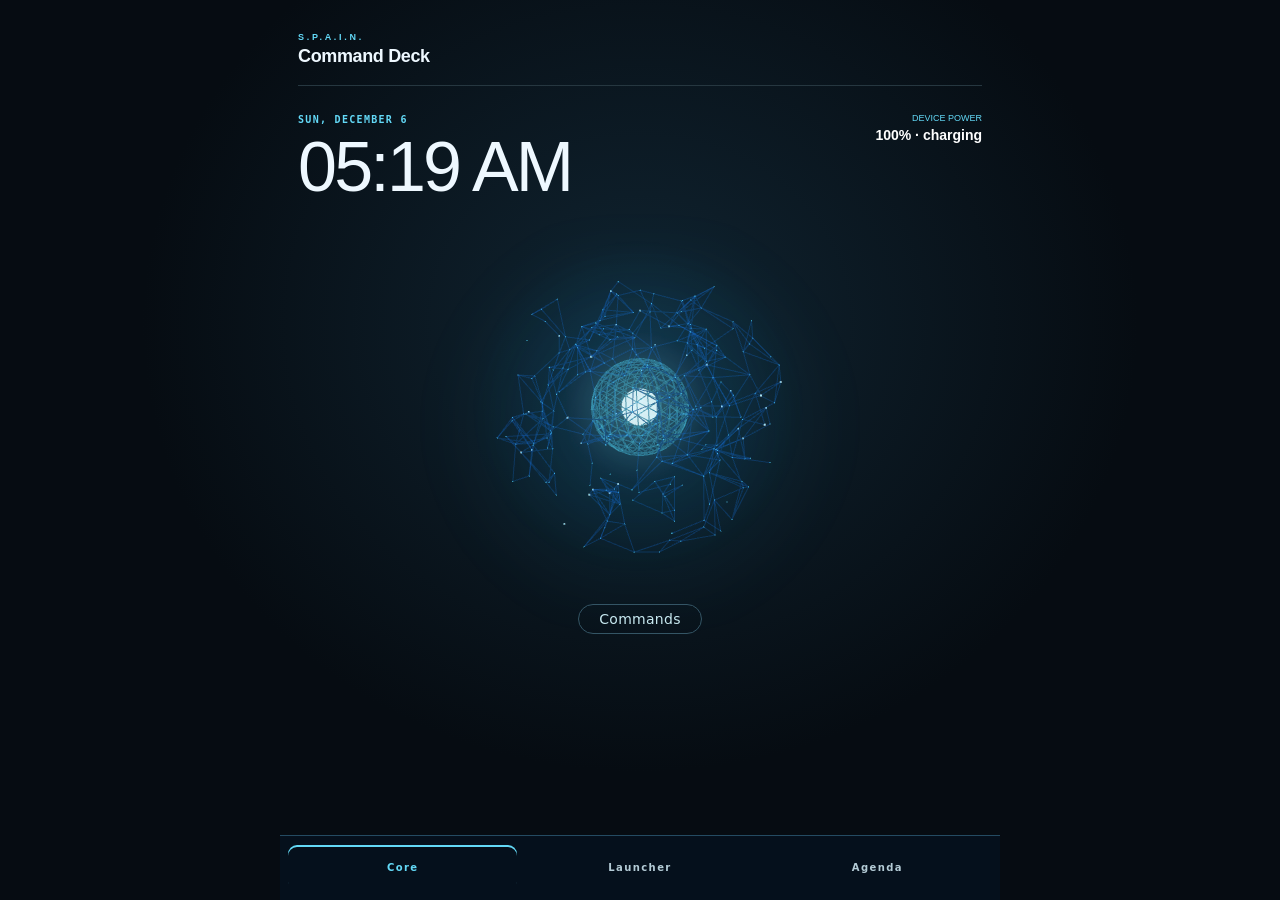
==== commit 272f0652: "Add files via upload" ====
--- a/spain-command-deck/index.html
+++ b/spain-command-deck/index.html
@@ -26,7 +26,7 @@
 <section id="dashboard"><p id="homeWeather" hidden></p><div class="telemetry"><div><div id="date" class="date"></div><div class="now" id="clock"></div></div><div class="signal" id="powerTile" hidden><div>DEVICE POWER</div><strong id="battery">Awaiting reading</strong></div></div>
 <details id="corePanel"><summary class="core" id="coreBtn" aria-label="Commands"><span id="coreStage"><span id="three-container" aria-hidden="true"></span><svg viewBox="0 0 260 260" role="img" aria-label="Animated concentric reactor rings"><defs><radialGradient id="halo"><stop offset="0" stop-color="#19daf9" stop-opacity=".38"/><stop offset="1" stop-color="#19daf9" stop-opacity="0"/></radialGradient></defs><circle cx="130" cy="130" r="125" fill="url(#halo)"/><circle class="turn" cx="130" cy="130" r="100" fill="none" stroke="#28546a" stroke-width="2" stroke-dasharray="60 11 3 11 10 11"/><circle class="reverse turn" cx="130" cy="130" r="89" fill="none" stroke="var(--accent)" stroke-opacity=".82" stroke-width="3" stroke-dasharray="64 25 3 25"/><circle cx="130" cy="130" r="77" fill="none" stroke="#205269" stroke-width="1"/><circle class="turn" cx="130" cy="130" r="69" fill="none" stroke="var(--accent)" stroke-width="1.5" stroke-opacity=".8" stroke-dasharray="4 8"/><circle cx="130" cy="130" r="56" fill="none" stroke="#2c82a7" stroke-width="2"/><circle cx="130" cy="130" r="45" fill="#092335" stroke="var(--accent)" stroke-width="2"/><circle class="pulse" cx="130" cy="130" r="29" fill="#093952" stroke="#9befff" stroke-width="2"/><path d="M118 109 L148 130 L118 151Z" fill="none" stroke="#b8f4ff" stroke-width="3"/><path d="M130 0V20 M130 240V260 M0 130H20 M240 130H260" stroke="var(--accent)" stroke-width="1.5"/></svg></span><span class="core-label">Commands</span></summary>
 
-<section class="card console" id="console"><button type="button" id="closeConsole">Close commands</button><form id="commandForm"><label for="cmd">Enter a command</label><div class="task-entry"><input id="cmd" placeholder="Ask SPAIN or enter a command" maxlength="2000" required><button>Run</button></div></form><div class="controls"><button id="mic">Use microphone</button><button id="briefBtn">Brief me</button></div><p class="hint" id="voiceHint"></p><p id="reply" role="status"></p><a id="confirm" hidden></a></section></details><section id="recentArea" hidden><h2>Quick access</h2><div class="tileGrid" id="recents"></div></section>
+<section class="card console" id="console"><button type="button" id="closeConsole">Close commands</button><form id="commandForm"><label for="cmd">Enter a command</label><div class="task-entry"><input id="cmd" placeholder="Ask SPAIN or enter a command" maxlength="2000" required><button>Run</button></div></form><div class="controls"><button id="mic">Use microphone</button><button id="briefBtn">Brief me</button></div><p class="hint" id="voiceHint"></p><p id="reply" role="status"></p><span id="commandVoiceStatus" role="status"></span><button type="button" id="playReply" hidden>Play reply</button><a id="confirm" hidden></a></section></details><section id="recentArea" hidden><h2>Quick access</h2><div class="tileGrid" id="recents"></div></section>
 
 </section>
 <section id="launcher" hidden><header class="launcherHead"><h2>Launcher</h2><button id="manageApps" aria-pressed="false">Organize</button></header><div id="folders" class="folders"></div><div id="folderTools" hidden><button id="newFolder">New folder</button> <button id="renameFolder">Rename folder</button> <button id="removeFolder">Remove folder</button></div><div id="links" class="tileGrid"></div>
@@ -51,4 +51,4 @@
 <section id="ringing" hidden role="dialog" aria-modal="true" aria-label="SPAIN alarm"><div class="card"><h2 id="ringTitle">SPAIN alarm</h2><p id="alarmBriefing"></p><button id="dismissAlarm">Dismiss</button> <button id="snoozeAlarm">Snooze 5 minutes</button></div></section>
 
 <nav class="nav" aria-label="Deck views"><button data-go="dashboard">Core</button><button data-go="launcher">Launcher</button><button data-go="agenda">Agenda</button></nav>
-<script defer src="deck.js?v=9"></script><script type="module" src="spain3d.js?v=9"></script><script defer src="tasks.js"></script><script defer src="settings.js?v=10"></script></body></html>+<script defer src="deck.js?v=11"></script><script type="module" src="spain3d.js?v=9"></script><script defer src="tasks.js"></script><script defer src="settings.js?v=11"></script></body></html>
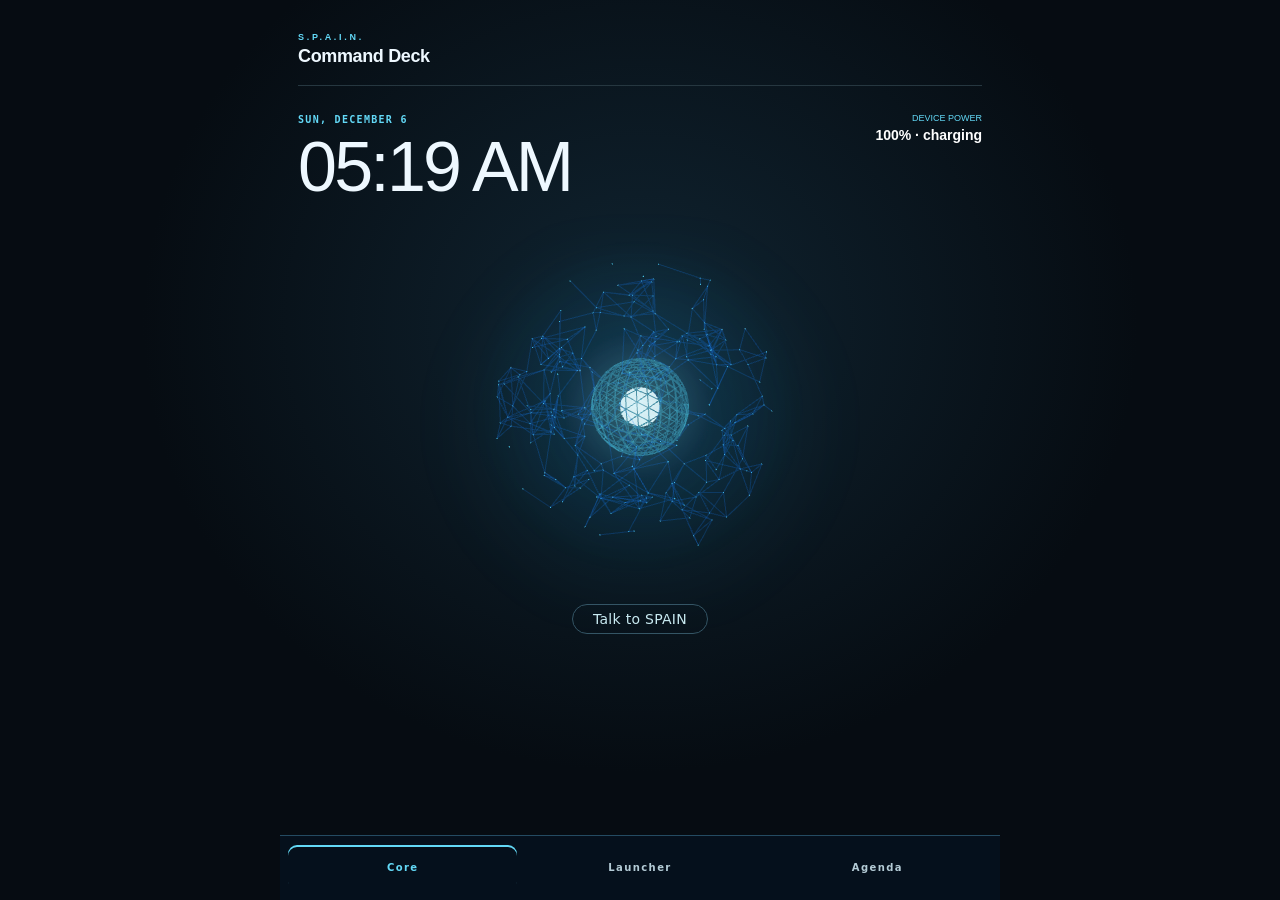
==== commit 8c540c67: "Add files via upload" ====
--- a/spain-command-deck/index.html
+++ b/spain-command-deck/index.html
@@ -24,7 +24,7 @@
 <link rel="stylesheet" href="deck.css?v=9"></head><body>
 <main class="app"><header class="top"><div><div class="eyebrow">S.P.A.I.N.</div><h1>Command Deck</h1></div><div class="tag" id="network"></div></header>
 <section id="dashboard"><p id="homeWeather" hidden></p><div class="telemetry"><div><div id="date" class="date"></div><div class="now" id="clock"></div></div><div class="signal" id="powerTile" hidden><div>DEVICE POWER</div><strong id="battery">Awaiting reading</strong></div></div>
-<details id="corePanel"><summary class="core" id="coreBtn" aria-label="Commands"><span id="coreStage"><span id="three-container" aria-hidden="true"></span><svg viewBox="0 0 260 260" role="img" aria-label="Animated concentric reactor rings"><defs><radialGradient id="halo"><stop offset="0" stop-color="#19daf9" stop-opacity=".38"/><stop offset="1" stop-color="#19daf9" stop-opacity="0"/></radialGradient></defs><circle cx="130" cy="130" r="125" fill="url(#halo)"/><circle class="turn" cx="130" cy="130" r="100" fill="none" stroke="#28546a" stroke-width="2" stroke-dasharray="60 11 3 11 10 11"/><circle class="reverse turn" cx="130" cy="130" r="89" fill="none" stroke="var(--accent)" stroke-opacity=".82" stroke-width="3" stroke-dasharray="64 25 3 25"/><circle cx="130" cy="130" r="77" fill="none" stroke="#205269" stroke-width="1"/><circle class="turn" cx="130" cy="130" r="69" fill="none" stroke="var(--accent)" stroke-width="1.5" stroke-opacity=".8" stroke-dasharray="4 8"/><circle cx="130" cy="130" r="56" fill="none" stroke="#2c82a7" stroke-width="2"/><circle cx="130" cy="130" r="45" fill="#092335" stroke="var(--accent)" stroke-width="2"/><circle class="pulse" cx="130" cy="130" r="29" fill="#093952" stroke="#9befff" stroke-width="2"/><path d="M118 109 L148 130 L118 151Z" fill="none" stroke="#b8f4ff" stroke-width="3"/><path d="M130 0V20 M130 240V260 M0 130H20 M240 130H260" stroke="var(--accent)" stroke-width="1.5"/></svg></span><span class="core-label">Commands</span></summary>
+<details id="corePanel"><summary class="core" id="coreBtn" aria-label="Open SPAIN"><span id="coreStage"><span id="three-container" aria-hidden="true"></span><svg viewBox="0 0 260 260" role="img" aria-label="Animated concentric reactor rings"><defs><radialGradient id="halo"><stop offset="0" stop-color="#19daf9" stop-opacity=".38"/><stop offset="1" stop-color="#19daf9" stop-opacity="0"/></radialGradient></defs><circle cx="130" cy="130" r="125" fill="url(#halo)"/><circle class="turn" cx="130" cy="130" r="100" fill="none" stroke="#28546a" stroke-width="2" stroke-dasharray="60 11 3 11 10 11"/><circle class="reverse turn" cx="130" cy="130" r="89" fill="none" stroke="var(--accent)" stroke-opacity=".82" stroke-width="3" stroke-dasharray="64 25 3 25"/><circle cx="130" cy="130" r="77" fill="none" stroke="#205269" stroke-width="1"/><circle class="turn" cx="130" cy="130" r="69" fill="none" stroke="var(--accent)" stroke-width="1.5" stroke-opacity=".8" stroke-dasharray="4 8"/><circle cx="130" cy="130" r="56" fill="none" stroke="#2c82a7" stroke-width="2"/><circle cx="130" cy="130" r="45" fill="#092335" stroke="var(--accent)" stroke-width="2"/><circle class="pulse" cx="130" cy="130" r="29" fill="#093952" stroke="#9befff" stroke-width="2"/><path d="M118 109 L148 130 L118 151Z" fill="none" stroke="#b8f4ff" stroke-width="3"/><path d="M130 0V20 M130 240V260 M0 130H20 M240 130H260" stroke="var(--accent)" stroke-width="1.5"/></svg></span><span class="core-label">Talk to SPAIN</span></summary>
 
 <section class="card console" id="console"><button type="button" id="closeConsole">Close commands</button><form id="commandForm"><label for="cmd">Enter a command</label><div class="task-entry"><input id="cmd" placeholder="Ask SPAIN or enter a command" maxlength="2000" required><button>Run</button></div></form><div class="controls"><button id="mic">Use microphone</button><button id="briefBtn">Brief me</button></div><p class="hint" id="voiceHint"></p><p id="reply" role="status"></p><span id="commandVoiceStatus" role="status"></span><button type="button" id="playReply" hidden>Play reply</button><a id="confirm" hidden></a></section></details><section id="recentArea" hidden><h2>Quick access</h2><div class="tileGrid" id="recents"></div></section>
 
@@ -51,4 +51,4 @@
 <section id="ringing" hidden role="dialog" aria-modal="true" aria-label="SPAIN alarm"><div class="card"><h2 id="ringTitle">SPAIN alarm</h2><p id="alarmBriefing"></p><button id="dismissAlarm">Dismiss</button> <button id="snoozeAlarm">Snooze 5 minutes</button></div></section>
 
 <nav class="nav" aria-label="Deck views"><button data-go="dashboard">Core</button><button data-go="launcher">Launcher</button><button data-go="agenda">Agenda</button></nav>
-<script defer src="deck.js?v=11"></script><script type="module" src="spain3d.js?v=9"></script><script defer src="tasks.js"></script><script defer src="settings.js?v=11"></script></body></html>+<script defer src="deck.js?v=13"></script><script type="module" src="spain3d.js?v=9"></script><script defer src="tasks.js"></script><script defer src="settings.js?v=11"></script></body></html>
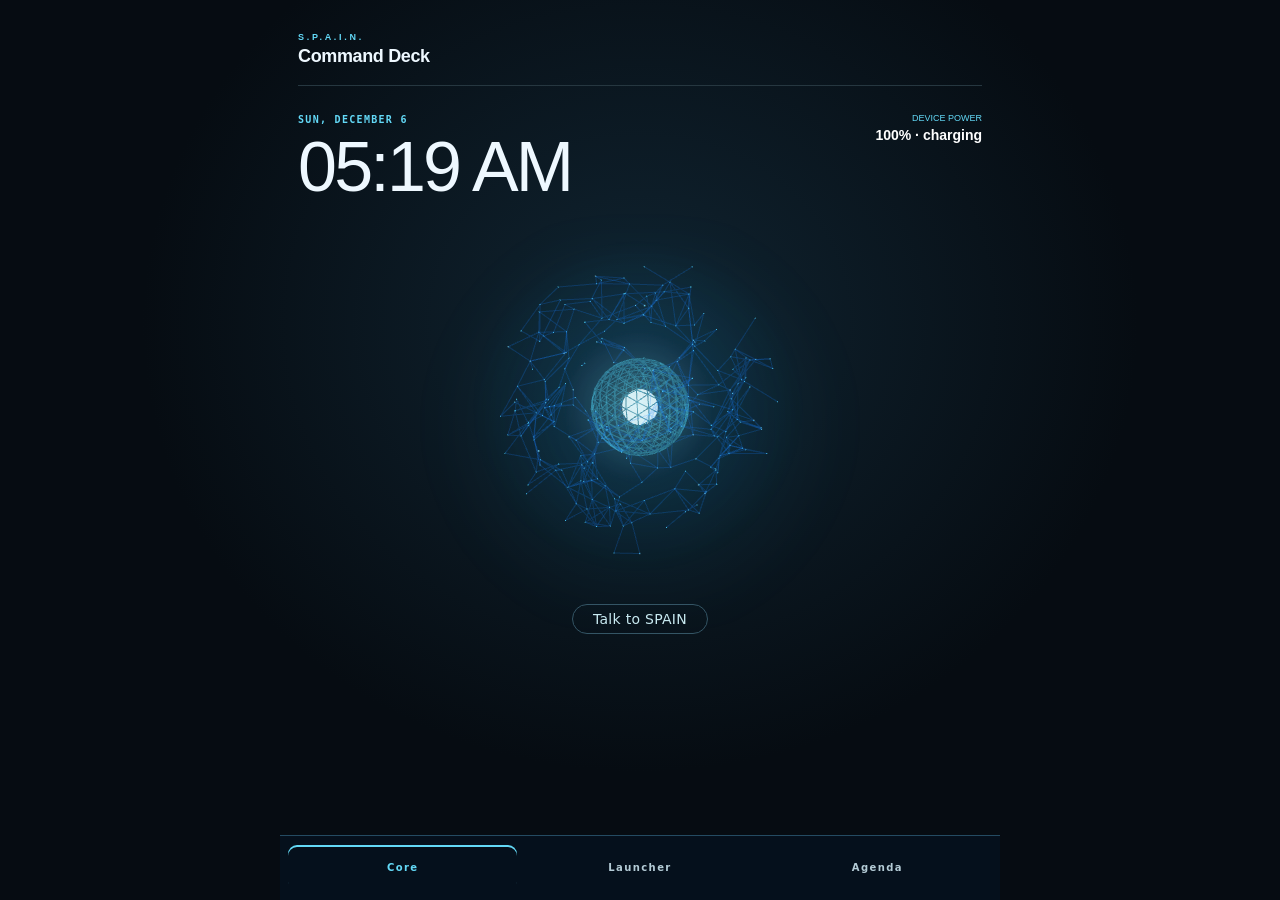
==== commit 317827f4: "Add files via upload" ====
--- a/spain-command-deck/index.html
+++ b/spain-command-deck/index.html
@@ -37,7 +37,7 @@
 <label>Core size<select id="coreSize"><option value="normal">Standard</option><option value="large">Large</option></select></label>
 <label>Motion<select id="motion"><option value="system">Follow device setting</option><option value="reduced">Reduced</option></select></label>
 <label>Quick access limit<select id="recentCount"><option value="0">Hidden</option><option value="4">4 apps</option><option value="8">8 apps</option></select></label><div id="pinChoices"></div></section>
-<section class="card"><h3>Voice</h3><label>Your name<input id="ownerName" maxlength="40" placeholder="Justin"></label><label>SPAIN Kokoro voice service (optional HTTPS /speak URL)<input id="kokoroUrl" type="url"></label><p>When enabled, spoken text, including tasks and any spoken glucose reading, goes to this voice service. Use your own SPAIN server.</p><p id="voiceStatus" role="status"></p><label>Fallback voice<select id="voiceChoice"><option value="">Device default</option></select></label><label>Speech speed<input id="speechRate" type="range" min="0.6" max="1.3" step="0.05"></label><button id="testVoice">Test voice</button></section>
+<section class="card"><h3>Voice</h3><label style="display:inline-flex;align-items:center;gap:.4em;font-size:12px"><input id="spokenReplies" type="checkbox" checked>Spoken replies</label><label>Your name<input id="ownerName" maxlength="40" placeholder="Justin"></label><label>SPAIN Kokoro voice service (optional HTTPS /speak URL)<input id="kokoroUrl" type="url"></label><p>When enabled, spoken text, including tasks and any spoken glucose reading, goes to this voice service. Use your own SPAIN server.</p><p id="voiceStatus" role="status"></p><label>Fallback voice<select id="voiceChoice"><option value="">Device default</option></select></label><label>Speech speed<input id="speechRate" type="range" min="0.6" max="1.3" step="0.05"></label><button id="testVoice">Test voice</button></section>
 <section class="card"><h3>Battery</h3><p id="powerStatus" role="status"></p><div id="powerActions"></div>
 <details><summary>Automatic check when opening SPAIN</summary><p>On iPhone, use a Shortcut with these three actions. The percentage refreshes each time you launch through that shortcut.</p><ol><li>Get Battery Status → Battery Level.</li><li>URL with the address below, followed by the Battery Level variable.</li><li>Open URLs. Add this shortcut to your Home Screen.</li></ol><input readonly id="batteryLaunchUrl" aria-label="Battery launch URL"><p>iPhone Safari supplies battery readings through Shortcuts. A reading is a snapshot. The dashboard shows its age. Continuous live readings appear on browsers with battery access.</p></details></section>
 <section class="card"><h3>Weather</h3><h3 id="weather">Location off</h3><p id="forecast">Use approximate coordinates with Open-Meteo for this forecast.</p><label>City or ZIP<input id="cityName"></label><button id="citySearch">Find city</button><div id="cityResults"></div><button id="weatherBtn">Get weather</button><button hidden id="clearWeather">Clear</button></section>
@@ -51,4 +51,4 @@
 <section id="ringing" hidden role="dialog" aria-modal="true" aria-label="SPAIN alarm"><div class="card"><h2 id="ringTitle">SPAIN alarm</h2><p id="alarmBriefing"></p><button id="dismissAlarm">Dismiss</button> <button id="snoozeAlarm">Snooze 5 minutes</button></div></section>
 
 <nav class="nav" aria-label="Deck views"><button data-go="dashboard">Core</button><button data-go="launcher">Launcher</button><button data-go="agenda">Agenda</button></nav>
-<script defer src="deck.js?v=13"></script><script type="module" src="spain3d.js?v=9"></script><script defer src="tasks.js"></script><script defer src="settings.js?v=11"></script></body></html>+<script defer src="deck.js?v=13"></script><script type="module" src="spain3d.js?v=9"></script><script defer src="tasks.js"></script><script defer src="settings.js?v=15"></script></body></html>
